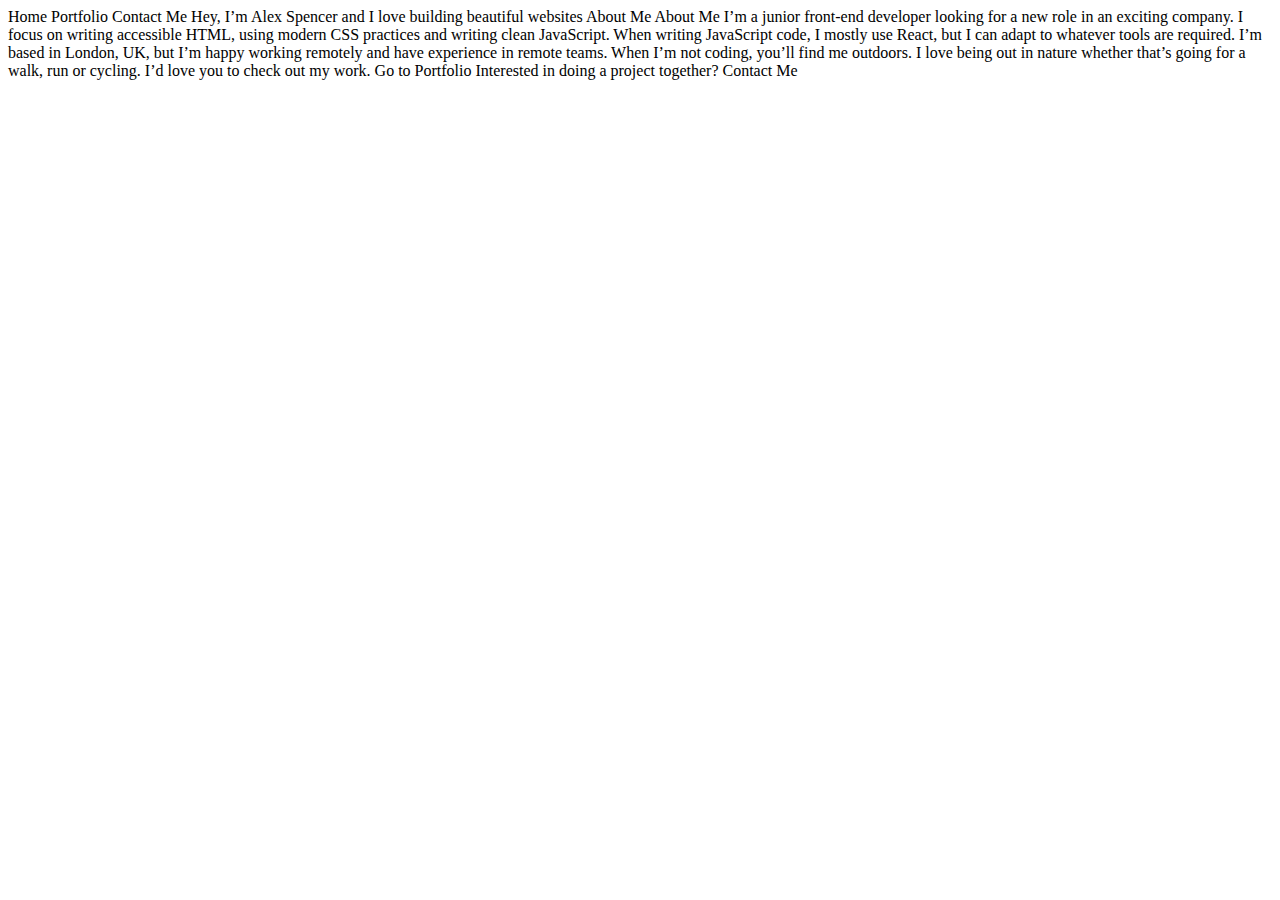
==== index.html @ b3bf6526 "Added starting files and assets." ====
<!DOCTYPE html>
<html lang="en">
<head>
  <meta charset="UTF-8">
  <meta name="viewport" content="width=device-width, initial-scale=1.0">

  <link rel="icon" type="image/png" sizes="32x32" href="./images/favicon-32x32.png">
  
  <title>Frontend Mentor | Minimalist Portfolio</title>
</head>
<body>
  
  Home
  Portfolio
  Contact Me

  Hey, I’m Alex Spencer and I love building beautiful websites

  About Me

  About Me

  I’m a junior front-end developer looking for a new role in an exciting company. 
  I focus on writing accessible HTML, using modern CSS practices and writing clean 
  JavaScript. When writing JavaScript code, I mostly use React, but I can adapt to 
  whatever tools are required. I’m based in London, UK, but I’m happy working remotely 
  and have experience in remote teams. When I’m not coding, you’ll find me outdoors. 
  I love being out in nature whether that’s going for a walk, run or cycling. I’d love 
  you to check out my work.

  Go to Portfolio

  Interested in doing a project together?

  Contact Me

</body>
</html>
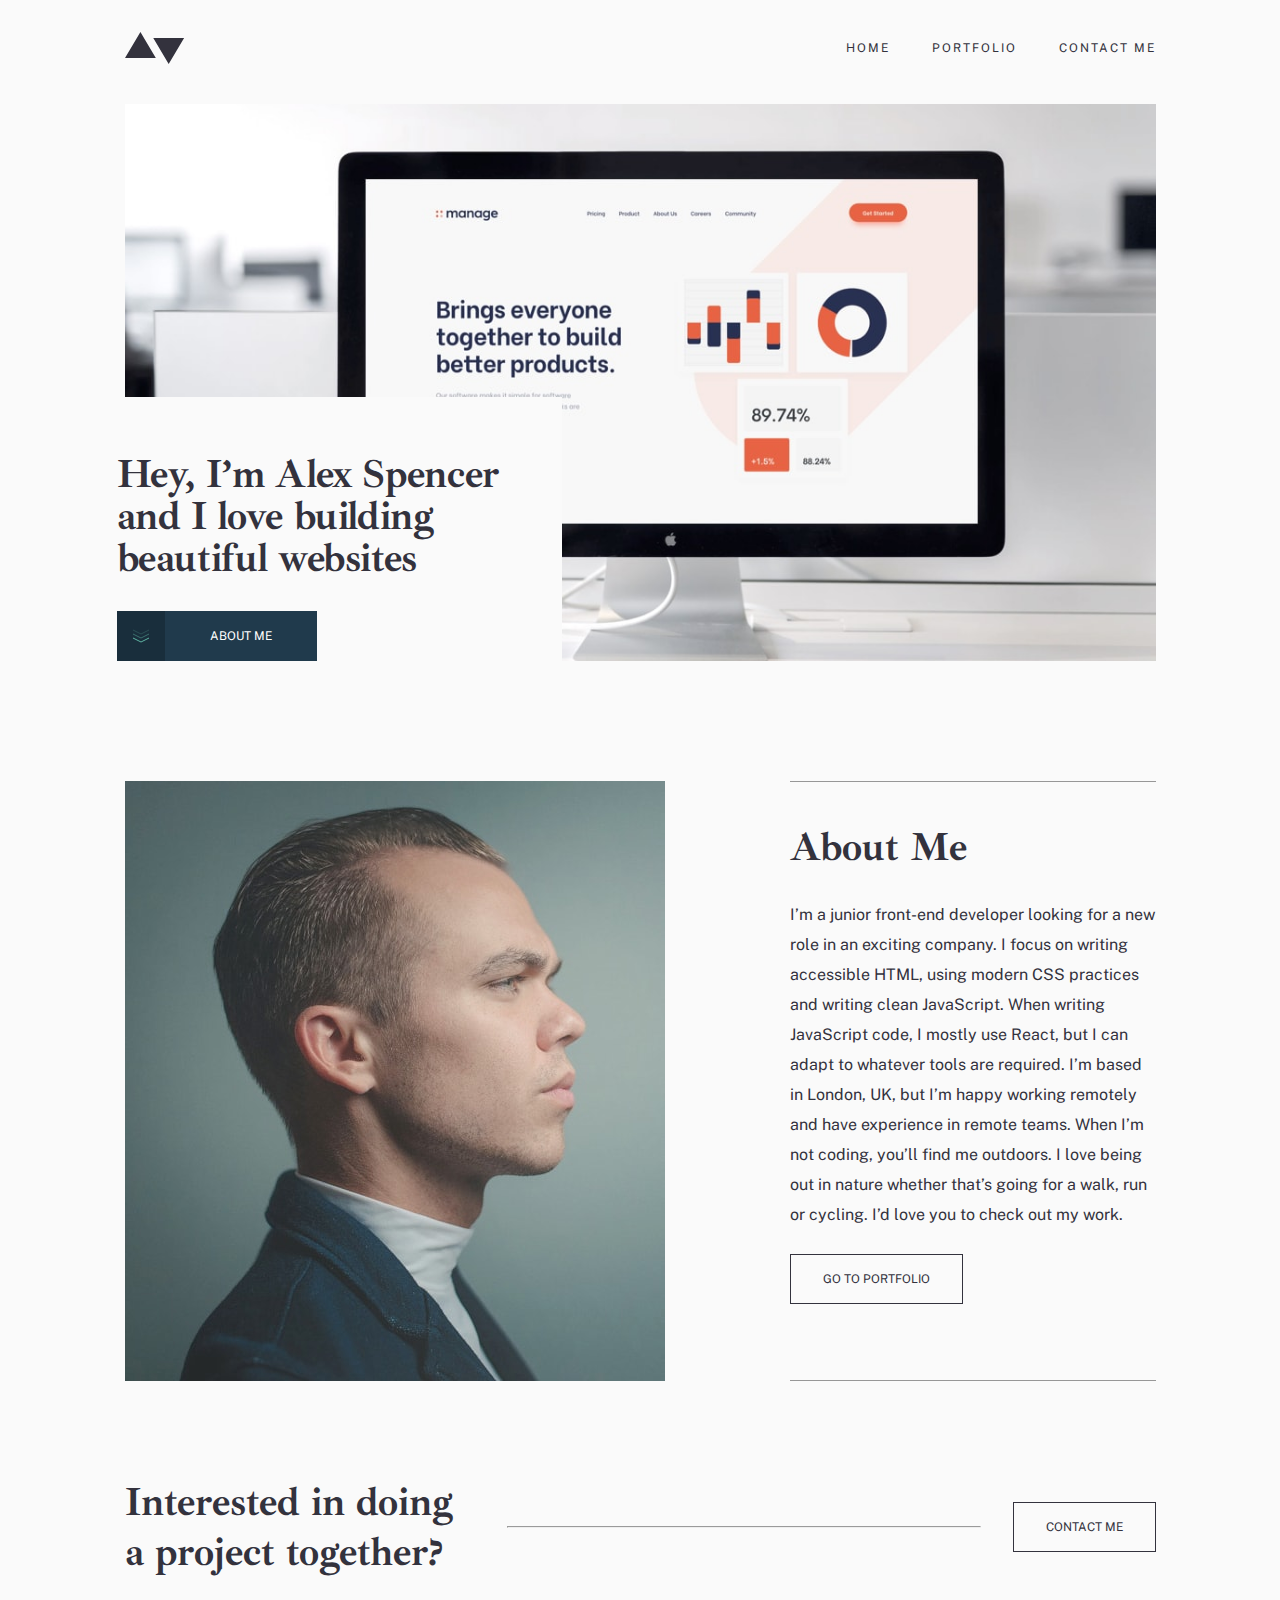
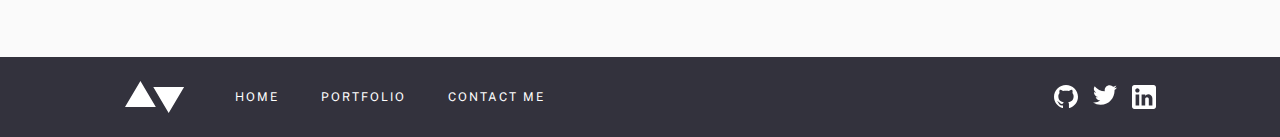
==== commit ab94ef2e: "Finished homepage." ====
--- a/index.html
+++ b/index.html
@@ -1,38 +1,178 @@
 <!DOCTYPE html>
 <html lang="en">
-<head>
-  <meta charset="UTF-8">
-  <meta name="viewport" content="width=device-width, initial-scale=1.0">
+  <head>
+    <meta charset="UTF-8" />
+    <meta name="viewport" content="width=device-width, initial-scale=1.0" />
 
-  <link rel="icon" type="image/png" sizes="32x32" href="./images/favicon-32x32.png">
-  
-  <title>Frontend Mentor | Minimalist Portfolio</title>
-</head>
-<body>
-  
-  Home
-  Portfolio
-  Contact Me
+    <link
+      rel="icon"
+      type="image/png"
+      sizes="32x32"
+      href="./images/favicon-32x32.png"
+    />
 
-  Hey, I’m Alex Spencer and I love building beautiful websites
+    <link rel="preconnect" href="https://fonts.googleapis.com" />
+    <link rel="preconnect" href="https://fonts.gstatic.com" crossorigin />
+    <link
+      href="https://fonts.googleapis.com/css2?family=Ibarra+Real+Nova:wght@400;700&family=Public+Sans&display=swap"
+      rel="stylesheet"
+    />
 
-  About Me
+    <link rel="stylesheet" href="index.css" />
 
-  About Me
+    <title>Minimalist Developer Portfolio</title>
+  </head>
+  <body>
+    <!-- Header -->
+    <header>
+      <div class="container header">
+        <img class="logo-icon" src="images/logo.svg" alt="" />
+        <img class="mobile-nav-icon" src="images/icons/hamburger.svg" alt="" />
+        <nav class="header-nav">
+          <ul class="nav-list fs-200">
+            <li>Home</li>
+            <li>Portfolio</li>
+            <li>Contact Me</li>
+          </ul>
+        </nav>
+      </div>
+    </header>
+    <!-- Header End -->
 
-  I’m a junior front-end developer looking for a new role in an exciting company. 
-  I focus on writing accessible HTML, using modern CSS practices and writing clean 
-  JavaScript. When writing JavaScript code, I mostly use React, but I can adapt to 
-  whatever tools are required. I’m based in London, UK, but I’m happy working remotely 
-  and have experience in remote teams. When I’m not coding, you’ll find me outdoors. 
-  I love being out in nature whether that’s going for a walk, run or cycling. I’d love 
-  you to check out my work.
+    <!-- Main -->
+    <main>
+      <!-- Hero Section -->
+      <section>
+        <div class="container hero">
+          <picture class="hero-image">
+            <source
+              srcset="
+                images/homepage/desktop/image-homepage-hero.jpg    1x,
+                images/homepage/desktop/image-homepage-hero@2x.jpg 2x
+              "
+              media="(min-width: 69.4375em)"
+            />
+            <source
+              srcset="
+                images/homepage/tablet/image-homepage-hero.jpg    1x,
+                images/homepage/tablet/image-homepage-hero@2x.jpg 2x
+              "
+              media="(min-width: 48em)"
+            />
+            <img
+              src="images/homepage/mobile/image-homepage-hero.jpg"
+              srcset="
+                images/homepage/mobile/image-homepage-hero.jpg    1x,
+                images/homepage/mobile/image-homepage-hero@2x.jpg 2x
+              "
+              alt=""
+            />
+          </picture>
 
-  Go to Portfolio
+          <!-- <section> ??? -->
+          <div class="hero-box">
+            <h1 class="hero-title | ff-accent fs-title text-bold">
+              Hey, I’m Alex Spencer and I love building beautiful websites
+            </h1>
+            <a class="btn btn-secondary" href="#">
+              <img class="btn-icon" src="images/icons/down-arrows.svg" alt="" />
+              <span class="btn-text">About Me</span>
+            </a>
+          </div>
+        </div>
+      </section>
+      <!-- Hero Section End -->
 
-  Interested in doing a project together?
+      <!-- About Section -->
+      <section>
+        <div class="container about">
+          <picture class="about-image">
+            <source
+              srcset="
+                images/homepage/desktop/image-homepage-profile.jpg    1x,
+                images/homepage/desktop/image-homepage-profile@2x.jpg 2x
+              "
+              media="(min-width: 69.4375em)"
+            />
+            <source
+              srcset="
+                images/homepage/tablet/image-homepage-profile.jpg    1x,
+                images/homepage/tablet/image-homepage-profile@2x.jpg 2x
+              "
+              media="(min-width: 48em)"
+            />
+            <img
+              src="images/homepage/mobile/image-homepage-profile.jpg"
+              srcset="
+                images/homepage/mobile/image-homepage-profile.jpg    1x,
+                images/homepage/mobile/image-homepage-profile@2x.jpg 2x
+              "
+              alt=""
+            />
+          </picture>
+          <!-- <section> ??? -->
+          <div class="about-details">
+            <h2 class="about-title ff-accent fs-800 text-bold">About Me</h2>
+            <p class="about-text">
+              I’m a junior front-end developer looking for a new role in an
+              exciting company. I focus on writing accessible HTML, using modern
+              CSS practices and writing clean JavaScript. When writing
+              JavaScript code, I mostly use React, but I can adapt to whatever
+              tools are required. I’m based in London, UK, but I’m happy working
+              remotely and have experience in remote teams. When I’m not coding,
+              you’ll find me outdoors. I love being out in nature whether that’s
+              going for a walk, run or cycling. I’d love you to check out my
+              work.
+            </p>
+            <a class="btn btn-primary" href="#">Go to Portfolio</a>
+          </div>
+        </div>
+      </section>
+      <!-- About Section End -->
 
-  Contact Me
+      <!-- Contact Section -->
+      <section>
+        <div class="container contact">
+          <h2 class="contact-title | text-center ff-accent fs-800 text-bold">
+            Interested in doing a project together?
+          </h2>
+          <hr class="contact-line"></hr>
+          <a class="btn btn-primary" href="#">Contact Me</a>
+        </div>
+      </section>
+      <!-- Contact Section End -->
+    </main>
+    <!-- Main End -->
 
-</body>
-</html>+    <!-- Footer -->
+    <footer class="bg-700">
+      <div class="footer container text-white">
+        <img class="logo-icon" src="images/logo-light.svg" alt="" />
+        <nav>
+          <ul class="nav-list footer-nav fs-200">
+            <li>Home</li>
+            <li>Portfolio</li>
+            <li>Contact Me</li>
+          </ul>
+        </nav>
+        <!-- margin-left: auto -->
+        <ul class="social-links text-uppercase">
+          <li class="social-icon">
+            <img src="images/icons/github.svg" alt="" />
+          </li>
+          <li class="social-icon">
+            <img src="images/icons/twitter.svg" alt="" />
+          </li>
+          <li class="social-icon">
+            <img src="images/icons/linkedin.svg" alt="" />
+          </li>
+        </ul>
+      </div>
+    </footer>
+    <!-- Footer End -->
+
+    <script src="index.js"></script>
+  </body>
+</html>
+
+<!-- Add alt attributes and other accessibility requirements. -->
--- a/index.css
+++ b/index.css
@@ -0,0 +1,416 @@
+/* CSS Variables */
+:root {
+  --ff-base: "Public Sans", sans-serif;
+  --ff-accent: "Ibarra Real Nova", serif;
+
+  --fw-regular: 400;
+  --fw-bold: 700;
+
+  --fs-200: 0.75rem; /* 12px */
+  --fs-250: 0.8125rem; /* 13px */
+  --fs-300: 0.9375rem; /* 15px */
+  --fs-400: 1rem; /* 16px */
+  --fs-700: 2rem; /* 32px */
+  --fs-800: 2.5rem; /* 40px */
+  --fs-900: 3.125rem; /* 50px */
+
+  --fs-title: var(--fs-800); /* -> desktop --fs-900 */
+  --fs-label: var(--fs-250); /* -> desktop --fs-400 */
+
+  --clr-primary-400: #5fb4a2;
+  --clr-primary-600: #203a4c;
+  --clr-primary-700: #33323d;
+  --clr-primary-900: #00000033;
+
+  --clr-secondary-100: #ffffff;
+  --clr-secondary-200: #fafafa;
+  --clr-secondary-300: #eaeaeb;
+  --clr-secondary-600: #f43030;
+}
+
+@media (min-width: 90em) {
+  :root {
+    --fs-title: var(--fs-900);
+    --fs-label: var(--fs-400);
+  }
+}
+
+/* CSS Reset */
+*,
+*::before,
+*::after {
+  box-sizing: border-box;
+}
+
+* {
+  margin: 0;
+  padding: 0;
+  font: inherit;
+}
+
+html {
+  /* color-scheme: dark light; */
+}
+
+body {
+  min-height: 100vh;
+}
+
+img,
+picture,
+svg,
+video {
+  display: block;
+  width: 100%;
+}
+
+/* CSS Utility Classes */
+
+.ff-accent {
+  font-family: var(--ff-accent);
+}
+
+.fs-200 {
+  font-size: var(--fs-200);
+}
+
+.fs-250 {
+  font-size: var(--fs-250);
+}
+
+.fs-300 {
+  font-size: var(--fs-300);
+}
+
+.fs-400 {
+  font-size: var(--fs-400);
+}
+
+.fs-700 {
+  font-size: var(--fs-700);
+}
+
+.fs-800 {
+  font-size: var(--fs-800);
+}
+
+.fs-title {
+  font-size: var(--fs-title);
+}
+
+.fs-label {
+  font-size: var(--fs-label);
+}
+
+.text-bold {
+  font-weight: var(--fw-bold);
+}
+
+.text-white {
+  color: var(--clr-secondary-100);
+}
+
+.text-accent {
+  color: var(--clr-primary-400);
+}
+
+.text-uppercase {
+  text-transform: uppercase;
+}
+
+.text-center {
+  text-align: center;
+}
+
+.bg-600 {
+  background-color: var(--clr-primary-600);
+}
+
+.bg-700 {
+  background-color: var(--clr-primary-700);
+}
+
+/* CSS Common Elements */
+
+body {
+  font-family: var(--ff-base);
+  font-weight: var(--fw-regular);
+  color: var(--clr-primary-700);
+  background-color: var(--clr-secondary-200);
+}
+
+.container {
+  max-width: 1111px;
+  margin: 0 auto;
+  padding-inline: 32px;
+}
+
+/* Button */
+
+.btn {
+  text-transform: uppercase;
+  font-size: var(--fs-200);
+  text-decoration: none;
+  color: inherit;
+
+  display: inline-block;
+}
+
+.btn-primary {
+  border: 1px solid var(--clr-primary-700);
+  padding: 17px 32px;
+}
+
+.btn-primary:hover {
+  background-color: var(--clr-primary-700);
+  color: var(--clr-secondary-200);
+}
+
+.btn-secondary {
+  display: flex;
+  align-items: center;
+
+  width: 200px;
+  background-color: var(--clr-primary-600);
+  color: var(--clr-secondary-100);
+}
+
+.btn-secondary:hover {
+  background-color: var(--clr-primary-400);
+  color: var(--clr-secondary-100);
+}
+
+.btn-icon {
+  width: 48px;
+  background: var(--clr-primary-900);
+  padding: 18px 16px;
+}
+
+.btn-text {
+  flex: 1;
+  text-align: center;
+}
+
+/* CSS Styles */
+
+/* Header */
+
+.header {
+  display: flex;
+  justify-content: space-between;
+  align-items: center;
+  padding: 2em;
+}
+
+.header-nav {
+  display: none;
+}
+
+.logo-icon {
+  width: 60px;
+  height: 32px;
+}
+
+.mobile-nav-icon {
+  width: 24px;
+  height: 13px;
+}
+
+/* Hero */
+
+.hero {
+  padding-inline: 2em;
+}
+
+.hero-image {
+  margin: 8px 0px 24px 0px;
+}
+
+.hero-title {
+  margin-bottom: 32px;
+  line-height: 42px;
+  letter-spacing: -0.36px;
+}
+
+/* About */
+
+.about {
+  padding-top: 96px;
+  padding-bottom: 35px;
+}
+
+.about-image {
+  margin-bottom: 32px;
+}
+
+.about-details {
+  padding: 32px 0 39px 0;
+  border-block: 1px solid #979797;
+}
+
+.about-title {
+  margin-bottom: 28px;
+}
+
+.about-text {
+  line-height: 30px;
+  margin-bottom: 24px;
+}
+
+/* Contact */
+
+.contact {
+  padding: 80px 32px 80px 32px;
+  text-align: center;
+}
+
+.contact-title {
+  margin-bottom: 40px;
+}
+
+.contact-line {
+  display: none;
+}
+
+/* Footer */
+
+.footer {
+  text-align: center;
+
+  display: flex;
+  flex-direction: column;
+  align-items: center;
+  gap: 40px;
+
+  padding-block: 56px;
+}
+
+.footer-nav {
+  display: flex;
+  flex-direction: column;
+  gap: 32px;
+}
+
+.social-icon {
+  width: 24px;
+  height: 24px;
+}
+
+.social-links {
+  display: flex;
+  align-items: center;
+  list-style: none;
+  gap: 15px;
+}
+
+/* Navigation */
+
+.nav-list {
+  list-style: none;
+  gap: 42px;
+  text-transform: uppercase;
+  letter-spacing: 2px;
+}
+
+/*  */
+
+@media (min-width: 48em) {
+  .container {
+    padding-inline: 40px;
+  }
+
+  .nav-list {
+    display: flex;
+  }
+
+  .header-nav {
+    display: block;
+  }
+
+  .mobile-nav-icon {
+    display: none;
+  }
+
+  .hero {
+    position: relative;
+  }
+
+  .hero-box {
+    position: absolute;
+    bottom: 0;
+    left: 0;
+
+    background: var(--clr-secondary-200);
+    margin-left: 2em;
+    padding: 56px 56px 0px 0px;
+    max-width: 514px;
+  }
+
+  .about {
+    display: flex;
+    gap: 69px;
+  }
+
+  .about-image {
+    margin-bottom: 0px;
+    min-width: 281px;
+  }
+
+  .about-details {
+    padding: 40px 0px 47px 0px;
+  }
+
+  .hero-image {
+    max-height: 600px;
+    object-fit: cover;
+    overflow: hidden;
+  }
+
+  .contact {
+    padding-top: 61px;
+    display: flex;
+    align-items: center;
+    justify-content: space-between;
+    gap: 32px;
+  }
+
+  .contact-title {
+    text-align: left;
+    width: 350px;
+    margin-bottom: 0px;
+  }
+
+  .contact-line {
+    display: block;
+    flex: 1;
+  }
+
+  .footer {
+    flex-direction: row;
+    align-items: center;
+    padding-block: 24px;
+    gap: 50px;
+  }
+
+  .social-links {
+    margin-left: auto;
+  }
+
+  .footer-nav {
+    flex-direction: row;
+  }
+}
+
+@media (min-width: 69.4375em) {
+  .hero-box {
+    max-width: 445px;
+  }
+
+  .about {
+    gap: 125px;
+  }
+
+  .about-image {
+    min-width: 540px;
+  }
+}
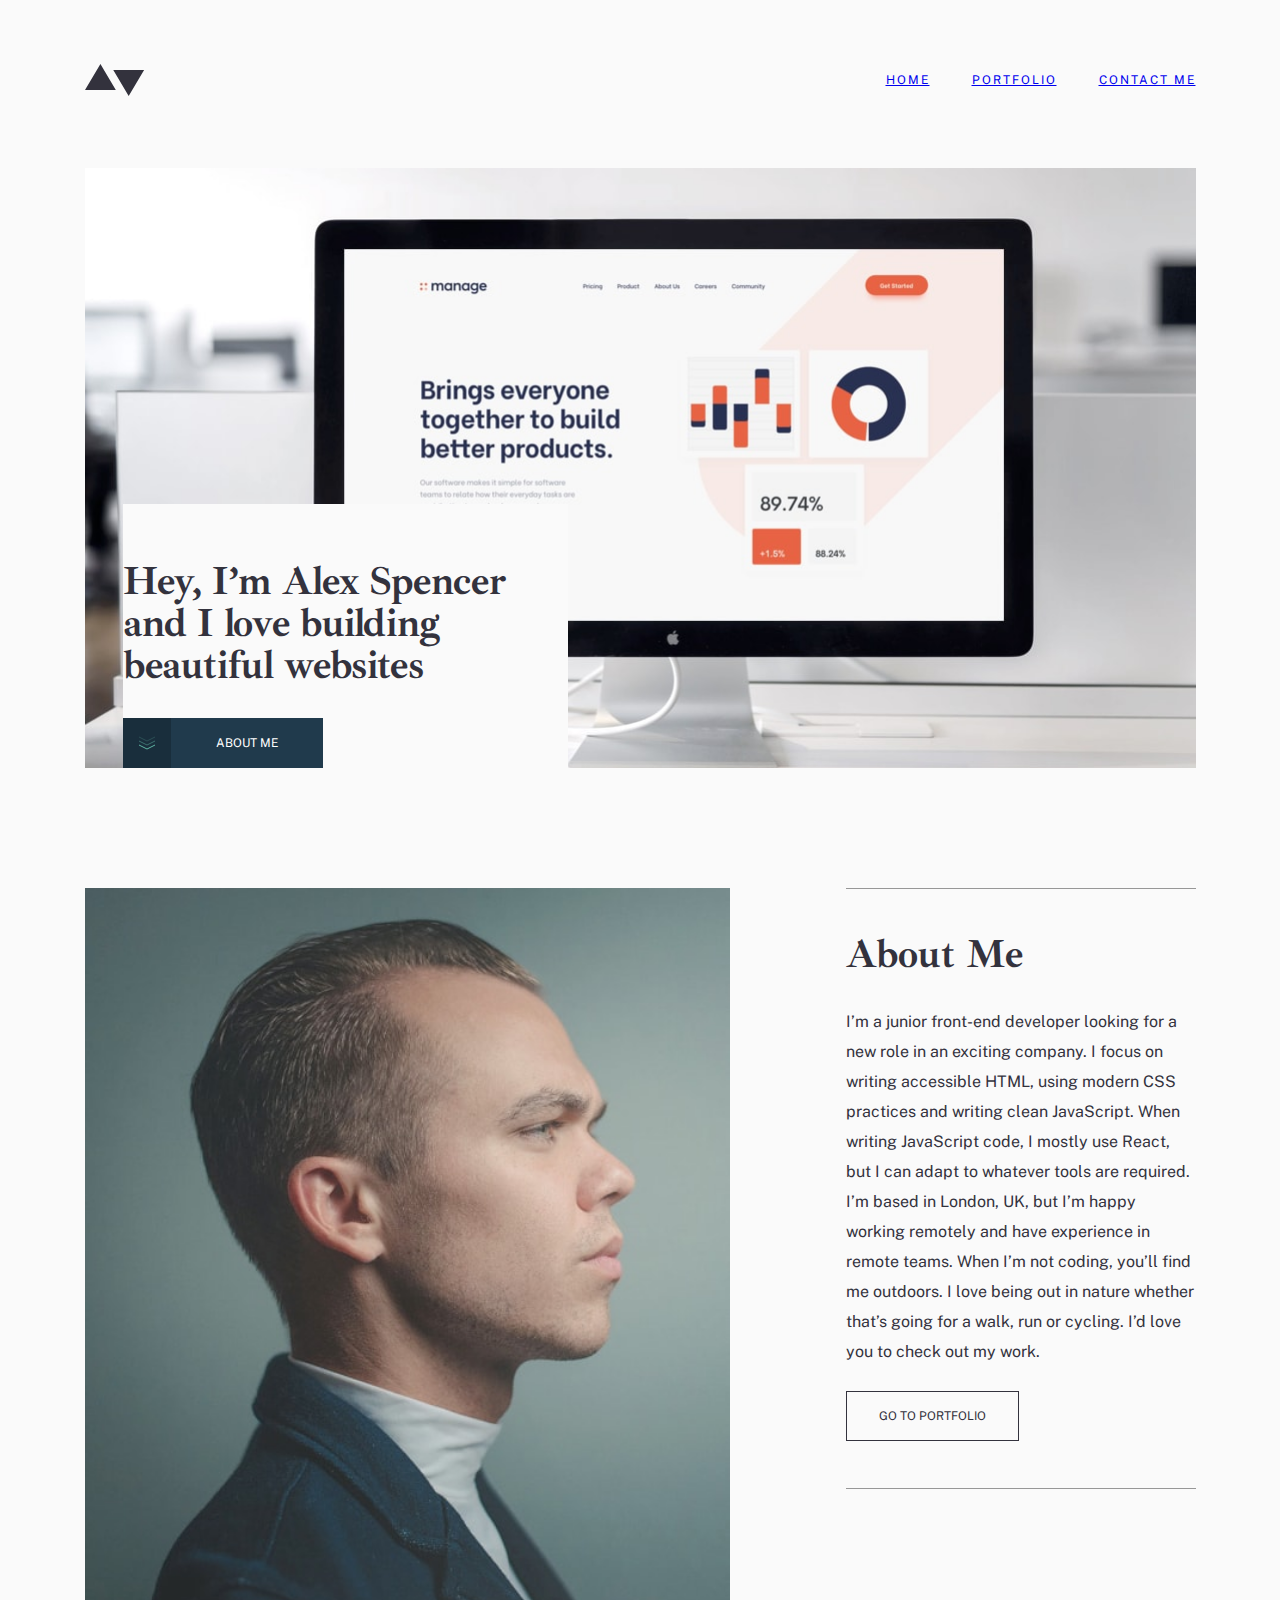
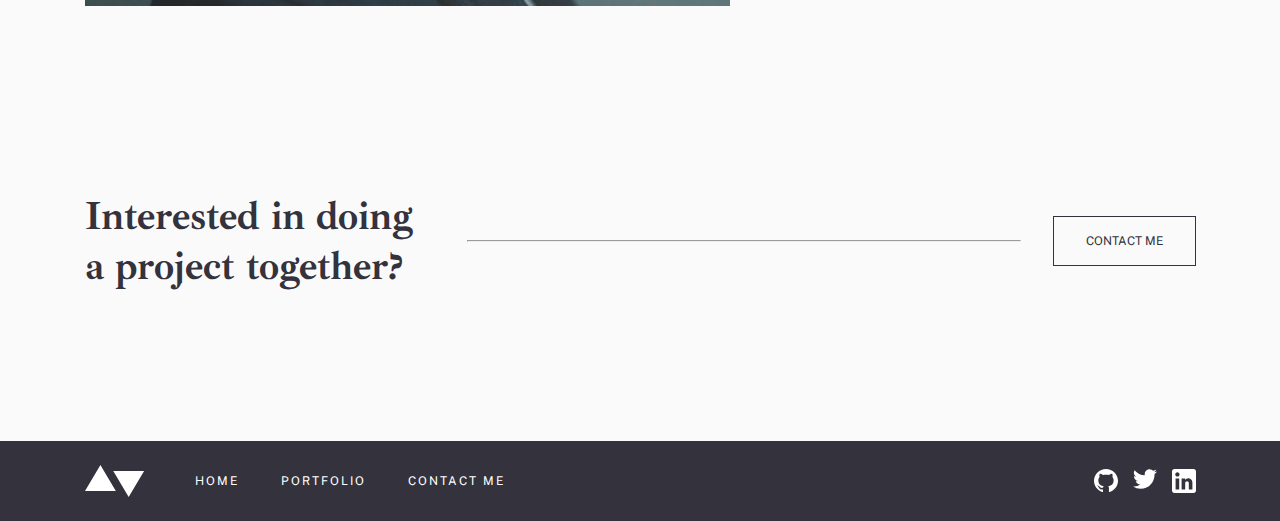
==== commit c497dfc6: "Added HTML and CSS styles for portfolio page." ====
--- a/index.html
+++ b/index.html
@@ -30,9 +30,9 @@
         <img class="mobile-nav-icon" src="images/icons/hamburger.svg" alt="" />
         <nav class="header-nav">
           <ul class="nav-list fs-200">
-            <li>Home</li>
-            <li>Portfolio</li>
-            <li>Contact Me</li>
+            <li><a href="#">Home</a></li>
+            <li><a href="pages/portfolio.html">Portfolio</a></li>
+            <li><a href="pages/contact.html">Contact Me</a></li>
           </ul>
         </nav>
       </div>
@@ -86,30 +86,30 @@
       <!-- About Section -->
       <section>
         <div class="container about">
-          <picture class="about-image">
-            <source
-              srcset="
-                images/homepage/desktop/image-homepage-profile.jpg    1x,
-                images/homepage/desktop/image-homepage-profile@2x.jpg 2x
-              "
-              media="(min-width: 69.4375em)"
-            />
-            <source
-              srcset="
-                images/homepage/tablet/image-homepage-profile.jpg    1x,
-                images/homepage/tablet/image-homepage-profile@2x.jpg 2x
-              "
-              media="(min-width: 48em)"
-            />
-            <img
-              src="images/homepage/mobile/image-homepage-profile.jpg"
-              srcset="
-                images/homepage/mobile/image-homepage-profile.jpg    1x,
-                images/homepage/mobile/image-homepage-profile@2x.jpg 2x
-              "
-              alt=""
-            />
-          </picture>
+            <picture class="">
+              <source
+                srcset="
+                  images/homepage/desktop/image-homepage-profile.jpg    1x,
+                  images/homepage/desktop/image-homepage-profile@2x.jpg 2x
+                "
+                media="(min-width: 69.4375em)"
+              />
+              <source
+                srcset="
+                  images/homepage/tablet/image-homepage-profile.jpg    1x,
+                  images/homepage/tablet/image-homepage-profile@2x.jpg 2x
+                "
+                media="(min-width: 48em)"
+              />
+              <img
+                src="images/homepage/mobile/image-homepage-profile.jpg"
+                srcset="
+                  images/homepage/mobile/image-homepage-profile.jpg    1x,
+                  images/homepage/mobile/image-homepage-profile@2x.jpg 2x
+                "
+                alt=""
+              />
+            </picture>
           <!-- <section> ??? -->
           <div class="about-details">
             <h2 class="about-title ff-accent fs-800 text-bold">About Me</h2>
--- a/index.css
+++ b/index.css
@@ -32,6 +32,7 @@
   :root {
     --fs-title: var(--fs-900);
     --fs-label: var(--fs-400);
+    --fs-300: var(--fs-400);
   }
 }
 
@@ -237,9 +238,12 @@
 .about {
   padding-top: 96px;
   padding-bottom: 35px;
+
+  gap: clamp(69px, 9vw, 125px);
 }
 
 .about-image {
+  height: 100%;
   margin-bottom: 32px;
 }
 
@@ -312,6 +316,15 @@
   letter-spacing: 2px;
 }
 
+.nav-link {
+  text-decoration: none;
+  color: inherit;
+}
+
+.link-active {
+  color: var(--clr-primary-400);
+}
+
 /*  */
 
 @media (min-width: 48em) {
@@ -341,14 +354,14 @@
     left: 0;
 
     background: var(--clr-secondary-200);
-    margin-left: 2em;
+    margin-left: 2.4em;
     padding: 56px 56px 0px 0px;
     max-width: 514px;
   }
 
   .about {
     display: flex;
-    gap: 69px;
+    align-items: start;
   }
 
   .about-image {
@@ -358,6 +371,7 @@
 
   .about-details {
     padding: 40px 0px 47px 0px;
+    max-width: 35ch;
   }
 
   .hero-image {
@@ -401,16 +415,129 @@
   }
 }
 
-@media (min-width: 69.4375em) {
+@media (min-width: 55em) {
   .hero-box {
     max-width: 445px;
   }
 
   .about {
+  }
+
+  /* .about-image {
+    min-width: 400px;
+  } */
+}
+
+/* -------------- */
+/* Portfolio Page */
+/* -------------- */
+
+.portfolio-projects {
+  display: flex;
+  flex-direction: column;
+  gap: 72px;
+  margin-top: 8px;
+}
+
+.preview-card {
+  display: flex;
+  flex-direction: column;
+  gap: 32px;
+}
+
+.card-details {
+  padding-block: 24px;
+  display: flex;
+  flex-direction: column;
+  align-items: start;
+  gap: 24px;
+
+  border-top: 1px solid #979797;
+  border-bottom: 1px solid #979797;
+}
+
+.card-title {
+  font-size: var(--fs-800);
+  font-weight: var(--fw-bold);
+  line-height: 42px;
+  letter-spacing: -0.36px;
+  font-family: var(--ff-accent);
+}
+
+.card-description {
+  font-size: var(--fs-300);
+  line-height: 30px;
+}
+
+@media (min-width: 48em) {
+  .preview-card {
+    flex-direction: row;
+    gap: 69px;
+    align-items: center;
+  }
+
+  .card-image {
+    min-width: 339px;
+  }
+
+  .header {
+    padding-block: 64px;
+  }
+
+  .portfolio-projects {
+    margin-top: 30px;
+    gap: 80px;
+  }
+
+  .contact {
+    padding-block: 96px;
+  }
+
+  .preview-card:nth-child(2n) {
+    flex-direction: row-reverse;
+    align-self: end;
+  }
+
+  .card-details {
+    padding-block: 32px 50px;
+    gap: 29px;
+  }
+
+  .card-description {
+    margin-bottom: 6px;
+  }
+}
+
+@media (min-width: 69.4375em) {
+  .preview-card {
+    max-width: 1015px;
     gap: 125px;
   }
 
-  .about-image {
+  .contact {
+    padding-block: 150px;
+  }
+
+  .card-image {
     min-width: 540px;
   }
-}
+
+  .card-details {
+    padding-block: 103px;
+    gap: 24px;
+  }
+
+  .card-description {
+    margin-bottom: 0px;
+  }
+
+  .card-title {
+    margin-bottom: 4px;
+  }
+}
+
+@media (min-width: 74.4375em) {
+  .container {
+    padding-inline: 0;
+  }
+}
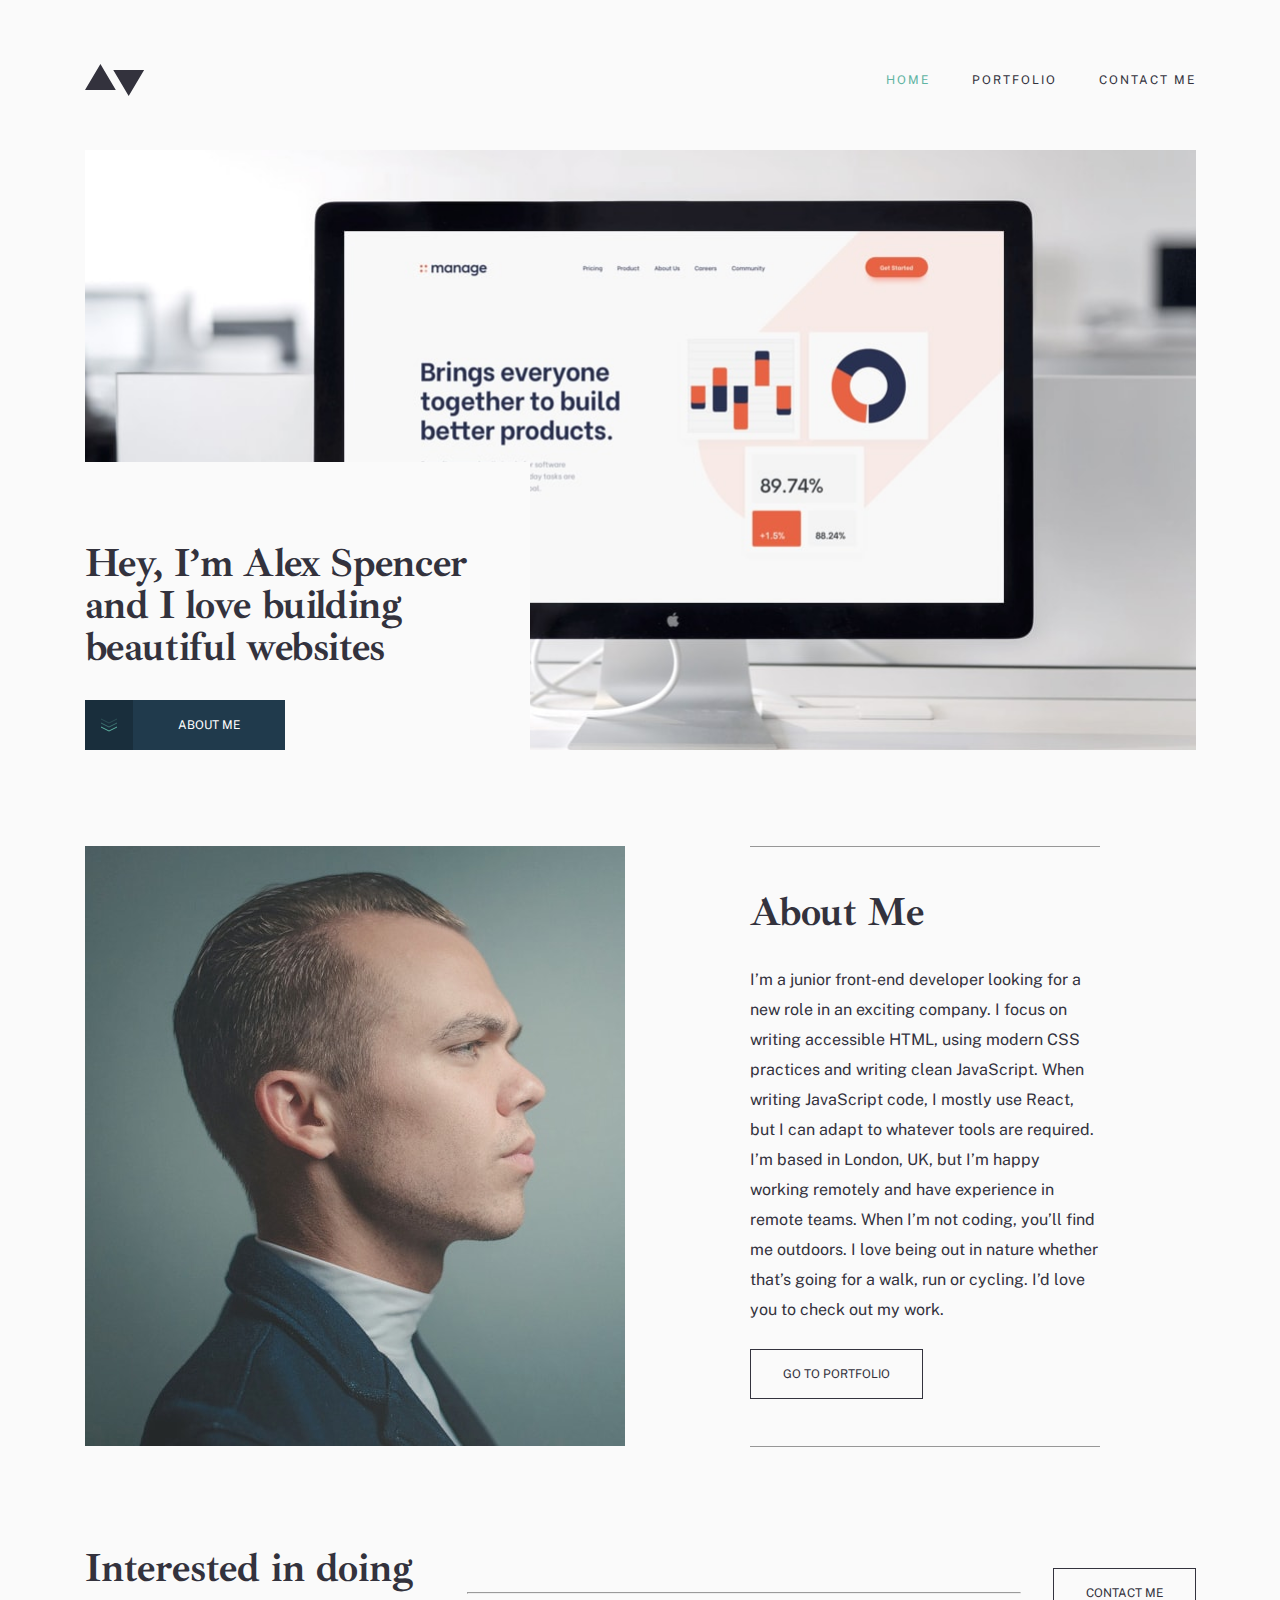
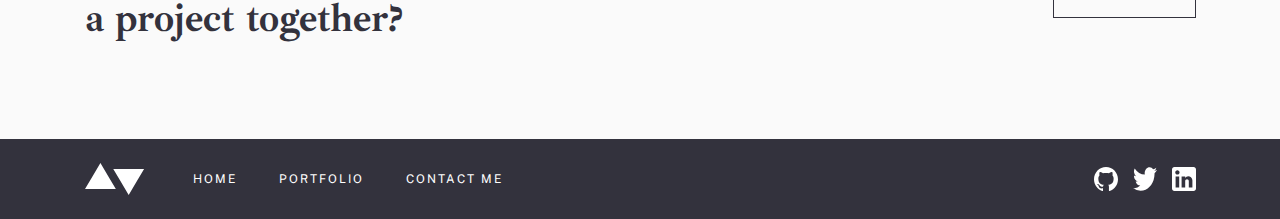
==== commit 237e395f: "Added mobile nav toggle and started contact.html" ====
--- a/index.html
+++ b/index.html
@@ -27,12 +27,14 @@
     <header>
       <div class="container header">
         <img class="logo-icon" src="images/logo.svg" alt="" />
-        <img class="mobile-nav-icon" src="images/icons/hamburger.svg" alt="" />
-        <nav class="header-nav">
-          <ul class="nav-list fs-200">
-            <li><a href="#">Home</a></li>
-            <li><a href="pages/portfolio.html">Portfolio</a></li>
-            <li><a href="pages/contact.html">Contact Me</a></li>
+        <button class="toggle-nav-btn">
+          <img class="mobile-nav-icon" src="images/icons/hamburger.svg" alt="" />
+        </button>
+        <nav class="header-nav hidden">
+          <ul class="nav-list">
+            <li><a href="#" class="nav-link link-active">Home</a></li>
+            <li><a href="pages/portfolio.html" class="nav-link">Portfolio</a></li>
+            <li><a href="pages/contact.html" class="nav-link">Contact Me</a></li>
           </ul>
         </nav>
       </div>
@@ -44,34 +46,33 @@
       <!-- Hero Section -->
       <section>
         <div class="container hero">
-          <picture class="hero-image">
-            <source
-              srcset="
-                images/homepage/desktop/image-homepage-hero.jpg    1x,
-                images/homepage/desktop/image-homepage-hero@2x.jpg 2x
-              "
-              media="(min-width: 69.4375em)"
-            />
-            <source
-              srcset="
-                images/homepage/tablet/image-homepage-hero.jpg    1x,
-                images/homepage/tablet/image-homepage-hero@2x.jpg 2x
-              "
-              media="(min-width: 48em)"
-            />
-            <img
-              src="images/homepage/mobile/image-homepage-hero.jpg"
-              srcset="
-                images/homepage/mobile/image-homepage-hero.jpg    1x,
-                images/homepage/mobile/image-homepage-hero@2x.jpg 2x
-              "
-              alt=""
-            />
-          </picture>
+            <picture class="hero-image">
+              <source
+                srcset="
+                  images/homepage/desktop/image-homepage-hero.jpg    1x,
+                  images/homepage/desktop/image-homepage-hero@2x.jpg 2x
+                "
+                media="(min-width: 69.4375em)"
+              />
+              <source
+                srcset="
+                  images/homepage/tablet/image-homepage-hero.jpg    1x,
+                  images/homepage/tablet/image-homepage-hero@2x.jpg 2x
+                "
+                media="(min-width: 48em)"
+              />
+              <img
+                src="images/homepage/mobile/image-homepage-hero.jpg"
+                srcset="
+                  images/homepage/mobile/image-homepage-hero.jpg    1x,
+                  images/homepage/mobile/image-homepage-hero@2x.jpg 2x
+                "
+                alt=""
+              />
+            </picture>
 
-          <!-- <section> ??? -->
           <div class="hero-box">
-            <h1 class="hero-title | ff-accent fs-title text-bold">
+            <h1 class="hero-title">
               Hey, I’m Alex Spencer and I love building beautiful websites
             </h1>
             <a class="btn btn-secondary" href="#">
@@ -86,7 +87,7 @@
       <!-- About Section -->
       <section>
         <div class="container about">
-            <picture class="">
+            <picture class="about-image">
               <source
                 srcset="
                   images/homepage/desktop/image-homepage-profile.jpg    1x,
@@ -112,7 +113,7 @@
             </picture>
           <!-- <section> ??? -->
           <div class="about-details">
-            <h2 class="about-title ff-accent fs-800 text-bold">About Me</h2>
+            <h2 class="about-title">About Me</h2>
             <p class="about-text">
               I’m a junior front-end developer looking for a new role in an
               exciting company. I focus on writing accessible HTML, using modern
@@ -124,7 +125,7 @@
               going for a walk, run or cycling. I’d love you to check out my
               work.
             </p>
-            <a class="btn btn-primary" href="#">Go to Portfolio</a>
+            <a class="btn btn-primary" href="pages/portfolio.html">Go to Portfolio</a>
           </div>
         </div>
       </section>
@@ -133,7 +134,7 @@
       <!-- Contact Section -->
       <section>
         <div class="container contact">
-          <h2 class="contact-title | text-center ff-accent fs-800 text-bold">
+          <h2 class="contact-title">
             Interested in doing a project together?
           </h2>
           <hr class="contact-line"></hr>
@@ -145,26 +146,25 @@
     <!-- Main End -->
 
     <!-- Footer -->
-    <footer class="bg-700">
-      <div class="footer container text-white">
+    <footer class="footer">
+      <div class="footer-wrapper container">
         <img class="logo-icon" src="images/logo-light.svg" alt="" />
         <nav>
-          <ul class="nav-list footer-nav fs-200">
+          <ul class="nav-list footer-nav">
             <li>Home</li>
             <li>Portfolio</li>
             <li>Contact Me</li>
           </ul>
         </nav>
-        <!-- margin-left: auto -->
-        <ul class="social-links text-uppercase">
-          <li class="social-icon">
-            <img src="images/icons/github.svg" alt="" />
+        <ul class="social-links">
+          <li>
+            <img class="social-icon" src="images/icons/github.svg" alt="" />
           </li>
-          <li class="social-icon">
-            <img src="images/icons/twitter.svg" alt="" />
+          <li>
+            <img class="social-icon" src="images/icons/twitter.svg" alt="" />
           </li>
-          <li class="social-icon">
-            <img src="images/icons/linkedin.svg" alt="" />
+          <li>
+            <img class="social-icon" src="images/icons/linkedin.svg" alt="" />
           </li>
         </ul>
       </div>
--- a/index.css
+++ b/index.css
@@ -50,7 +50,7 @@
 }
 
 html {
-  /* color-scheme: dark light; */
+  color-scheme: dark light;
 }
 
 body {
@@ -65,72 +65,6 @@
   width: 100%;
 }
 
-/* CSS Utility Classes */
-
-.ff-accent {
-  font-family: var(--ff-accent);
-}
-
-.fs-200 {
-  font-size: var(--fs-200);
-}
-
-.fs-250 {
-  font-size: var(--fs-250);
-}
-
-.fs-300 {
-  font-size: var(--fs-300);
-}
-
-.fs-400 {
-  font-size: var(--fs-400);
-}
-
-.fs-700 {
-  font-size: var(--fs-700);
-}
-
-.fs-800 {
-  font-size: var(--fs-800);
-}
-
-.fs-title {
-  font-size: var(--fs-title);
-}
-
-.fs-label {
-  font-size: var(--fs-label);
-}
-
-.text-bold {
-  font-weight: var(--fw-bold);
-}
-
-.text-white {
-  color: var(--clr-secondary-100);
-}
-
-.text-accent {
-  color: var(--clr-primary-400);
-}
-
-.text-uppercase {
-  text-transform: uppercase;
-}
-
-.text-center {
-  text-align: center;
-}
-
-.bg-600 {
-  background-color: var(--clr-primary-600);
-}
-
-.bg-700 {
-  background-color: var(--clr-primary-700);
-}
-
 /* CSS Common Elements */
 
 body {
@@ -140,10 +74,30 @@
   background-color: var(--clr-secondary-200);
 }
 
+/* Container */
+
 .container {
   max-width: 1111px;
   margin: 0 auto;
   padding-inline: 32px;
+}
+
+@media (min-width: 48em) {
+  .container {
+    padding-inline: 40px;
+  }
+}
+
+@media (min-width: 74.4375em) {
+  .container {
+    padding-inline: 0px;
+  }
+}
+
+/* Utilities */
+
+.hidden {
+  display: none;
 }
 
 /* Button */
@@ -200,11 +154,14 @@
   display: flex;
   justify-content: space-between;
   align-items: center;
-  padding: 2em;
-}
-
-.header-nav {
-  display: none;
+
+  padding-block: 32px 40px;
+  position: relative;
+
+  /* position: fixed;
+  background: red;
+  width: 100%;
+  z-index: 100; */
 }
 
 .logo-icon {
@@ -212,142 +169,112 @@
   height: 32px;
 }
 
+@media (min-width: 48em) {
+  .header {
+    padding-block: 64px 47px;
+  }
+}
+
+@media (min-width: 69.4375em) {
+  .header {
+    padding-block: 64px 54px;
+  }
+}
+
+/* Navigation */
+
+.header-nav {
+  background: var(--clr-primary-700);
+  color: var(--clr-secondary-100);
+
+  position: absolute;
+  top: 80px;
+  right: 32px;
+  z-index: 100;
+}
+
 .mobile-nav-icon {
   width: 24px;
   height: 13px;
 }
 
-/* Hero */
-
-.hero {
-  padding-inline: 2em;
-}
-
-.hero-image {
-  margin: 8px 0px 24px 0px;
-}
-
-.hero-title {
-  margin-bottom: 32px;
-  line-height: 42px;
-  letter-spacing: -0.36px;
-}
-
-/* About */
-
-.about {
-  padding-top: 96px;
-  padding-bottom: 35px;
-
-  gap: clamp(69px, 9vw, 125px);
-}
-
-.about-image {
-  height: 100%;
-  margin-bottom: 32px;
-}
-
-.about-details {
-  padding: 32px 0 39px 0;
-  border-block: 1px solid #979797;
-}
-
-.about-title {
-  margin-bottom: 28px;
-}
-
-.about-text {
-  line-height: 30px;
-  margin-bottom: 24px;
-}
-
-/* Contact */
-
-.contact {
-  padding: 80px 32px 80px 32px;
-  text-align: center;
-}
-
-.contact-title {
-  margin-bottom: 40px;
-}
-
-.contact-line {
-  display: none;
-}
-
-/* Footer */
-
-.footer {
-  text-align: center;
-
-  display: flex;
-  flex-direction: column;
-  align-items: center;
-  gap: 40px;
-
-  padding-block: 56px;
-}
-
-.footer-nav {
-  display: flex;
-  flex-direction: column;
-  gap: 32px;
-}
-
-.social-icon {
-  width: 24px;
-  height: 24px;
-}
-
-.social-links {
-  display: flex;
-  align-items: center;
+.nav-list {
+  font-size: var(--fs-200);
   list-style: none;
-  gap: 15px;
-}
-
-/* Navigation */
-
-.nav-list {
-  list-style: none;
-  gap: 42px;
   text-transform: uppercase;
   letter-spacing: 2px;
+  display: flex;
+  flex-direction: column;
+  align-items: center;
+  gap: 32px;
+  padding: 40px 64px;
 }
 
 .nav-link {
   text-decoration: none;
   color: inherit;
+
+  transition: all 0.3s ease;
+}
+
+.nav-link:hover {
+  color: var(--clr-primary-400);
 }
 
 .link-active {
   color: var(--clr-primary-400);
 }
 
-/*  */
-
-@media (min-width: 48em) {
-  .container {
-    padding-inline: 40px;
-  }
-
-  .nav-list {
-    display: flex;
-  }
-
+.toggle-nav-btn {
+  background: none;
+  border: none;
+  cursor: pointer;
+}
+
+@media (min-width: 48em) {
   .header-nav {
     display: block;
+    background: unset;
+    color: unset;
+
+    position: relative;
+    top: 0;
+    right: 0;
   }
 
   .mobile-nav-icon {
     display: none;
   }
 
-  .hero {
-    position: relative;
-  }
-
+  .nav-list {
+    flex-direction: row;
+    gap: 42px;
+    padding: 0px;
+  }
+}
+
+/* Hero */
+
+.hero {
+  position: relative;
+}
+
+.hero-image {
+  max-height: 600px;
+  overflow: hidden;
+}
+
+.hero-title {
+  font-family: var(--ff-accent);
+  font-weight: var(--fw-bold);
+  font-size: var(--fs-title);
+  line-height: 42px;
+  letter-spacing: -0.36px;
+
+  padding-block: 24px 32px;
+}
+
+@media (min-width: 48em) {
   .hero-box {
     position: absolute;
     bottom: 0;
@@ -358,74 +285,167 @@
     padding: 56px 56px 0px 0px;
     max-width: 514px;
   }
-
+}
+
+@media (min-width: 69.4375em) {
+  .hero-box {
+    max-width: 445px;
+  }
+}
+
+@media (min-width: 74.4375em) {
+  .hero-box {
+    margin-left: 0em;
+  }
+}
+
+/* About */
+
+.about {
+  padding-block: 96px 35px;
+
+  display: flex;
+  flex-direction: column;
+  gap: 32px;
+}
+
+.about-details {
+  padding-block: 32px 51px;
+  border-block: 1px solid #979797;
+}
+
+.about-title {
+  margin-bottom: 28px;
+  letter-spacing: -0.36px;
+  font-family: var(--ff-accent);
+  font-size: var(--fs-800);
+  font-weight: var(--fw-bold);
+}
+
+.about-text {
+  margin-bottom: 24px;
+  line-height: 30px;
+}
+
+@media (min-width: 48em) {
   .about {
-    display: flex;
-    align-items: start;
+    flex-direction: row;
+    padding-bottom: 0px;
+    gap: 69px;
   }
 
   .about-image {
-    margin-bottom: 0px;
-    min-width: 281px;
+    width: 281px;
   }
 
   .about-details {
-    padding: 40px 0px 47px 0px;
+    padding-block: 40px 47px;
     max-width: 35ch;
   }
-
-  .hero-image {
-    max-height: 600px;
-    object-fit: cover;
-    overflow: hidden;
-  }
-
+}
+
+@media (min-width: 69.4375em) {
+  .about {
+    gap: 125px;
+  }
+
+  .about-image {
+    width: 540px;
+  }
+}
+
+/* Contact */
+
+.contact {
+  padding-block: 80px;
+  text-align: center;
+
+  display: flex;
+  flex-direction: column;
+  align-items: center;
+  gap: 40px;
+}
+
+.contact-title {
+  font-family: var(--ff-accent);
+  font-size: var(--fs-800);
+  font-weight: var(--fw-bold);
+}
+
+.contact-line {
+  display: none;
+  flex: 1;
+}
+
+@media (min-width: 48em) {
   .contact {
-    padding-top: 61px;
-    display: flex;
-    align-items: center;
-    justify-content: space-between;
+    padding-block: 96px;
+    flex-direction: row;
     gap: 32px;
   }
 
   .contact-title {
     text-align: left;
-    width: 350px;
-    margin-bottom: 0px;
+    max-width: 350px;
   }
 
   .contact-line {
     display: block;
-    flex: 1;
-  }
-
-  .footer {
+  }
+}
+
+/* Footer */
+
+.footer {
+  background: var(--clr-primary-700);
+  color: var(--clr-secondary-100);
+}
+
+.footer-wrapper {
+  text-align: center;
+
+  display: flex;
+  flex-direction: column;
+  align-items: center;
+  gap: 40px;
+
+  padding-block: 56px;
+}
+
+.footer-nav {
+  flex-direction: column;
+  gap: 32px;
+}
+
+.social-icon {
+  width: 24px;
+  height: 24px;
+}
+
+.social-links {
+  display: flex;
+  align-items: center;
+  list-style: none;
+  gap: 15px;
+
+  letter-spacing: 2px;
+}
+
+@media (min-width: 48em) {
+  .footer-wrapper {
     flex-direction: row;
-    align-items: center;
     padding-block: 24px;
-    gap: 50px;
+    gap: 48px;
+  }
+
+  .footer-nav {
+    flex-direction: row;
+    gap: 42px;
   }
 
   .social-links {
     margin-left: auto;
   }
-
-  .footer-nav {
-    flex-direction: row;
-  }
-}
-
-@media (min-width: 55em) {
-  .hero-box {
-    max-width: 445px;
-  }
-
-  .about {
-  }
-
-  /* .about-image {
-    min-width: 400px;
-  } */
 }
 
 /* -------------- */
@@ -436,8 +456,22 @@
   display: flex;
   flex-direction: column;
   gap: 72px;
-  margin-top: 8px;
-}
+}
+
+@media (min-width: 48em) {
+  .portfolio-projects {
+    margin-top: 47px;
+    gap: 80px;
+  }
+}
+
+@media (min-width: 69.4375em) {
+  .portfolio-projects {
+    margin-top: 40px;
+  }
+}
+
+/* Preview Card */
 
 .preview-card {
   display: flex;
@@ -452,8 +486,7 @@
   align-items: start;
   gap: 24px;
 
-  border-top: 1px solid #979797;
-  border-bottom: 1px solid #979797;
+  border-block: 1px solid #979797;
 }
 
 .card-title {
@@ -476,23 +509,6 @@
     align-items: center;
   }
 
-  .card-image {
-    min-width: 339px;
-  }
-
-  .header {
-    padding-block: 64px;
-  }
-
-  .portfolio-projects {
-    margin-top: 30px;
-    gap: 80px;
-  }
-
-  .contact {
-    padding-block: 96px;
-  }
-
   .preview-card:nth-child(2n) {
     flex-direction: row-reverse;
     align-self: end;
@@ -501,10 +517,16 @@
   .card-details {
     padding-block: 32px 50px;
     gap: 29px;
+
+    flex: 1 1 281px;
   }
 
   .card-description {
-    margin-bottom: 6px;
+    margin-bottom: 5px;
+  }
+
+  .card-image {
+    flex: 1 1 339px;
   }
 }
 
@@ -512,10 +534,7 @@
   .preview-card {
     max-width: 1015px;
     gap: 125px;
-  }
-
-  .contact {
-    padding-block: 150px;
+    align-items: stretch;
   }
 
   .card-image {
@@ -523,7 +542,7 @@
   }
 
   .card-details {
-    padding-block: 103px;
+    justify-content: center;
     gap: 24px;
   }
 
@@ -536,8 +555,10 @@
   }
 }
 
-@media (min-width: 74.4375em) {
-  .container {
-    padding-inline: 0;
-  }
-}
+/* only on other sites */
+
+@media (min-width: 69.4375em) {
+  .portfolio .contact {
+    padding-block: 150px;
+  }
+}
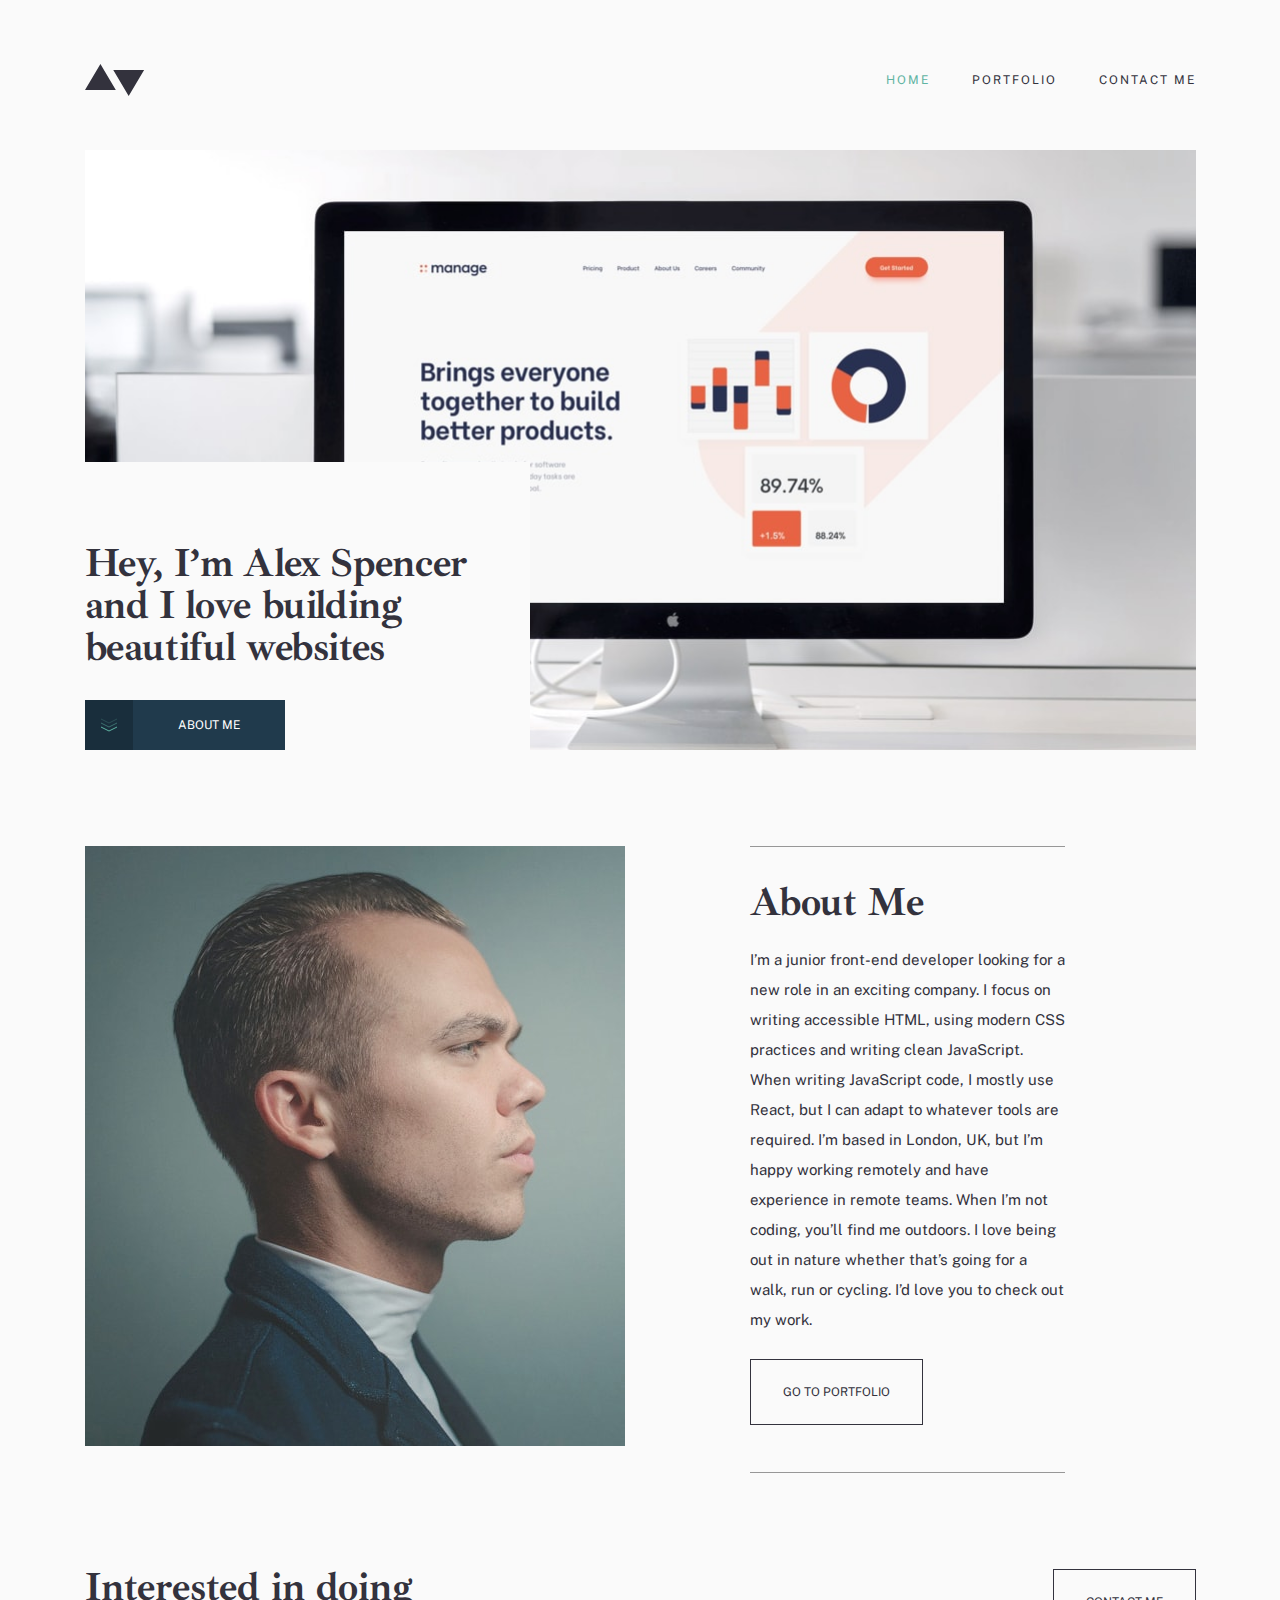
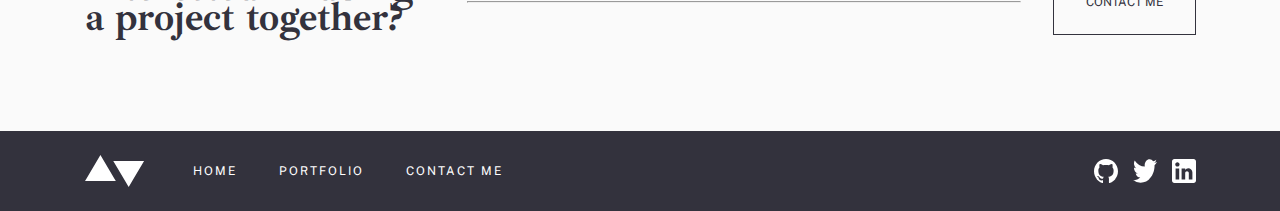
==== commit 5de2d904: "Refactored code and folder structure." ====
--- a/index.html
+++ b/index.html
@@ -8,7 +8,7 @@
       rel="icon"
       type="image/png"
       sizes="32x32"
-      href="./images/favicon-32x32.png"
+      href="images/favicon-32x32.png"
     />
 
     <link rel="preconnect" href="https://fonts.googleapis.com" />
@@ -18,7 +18,7 @@
       rel="stylesheet"
     />
 
-    <link rel="stylesheet" href="index.css" />
+    <link rel="stylesheet" href="styles/index.css" />
 
     <title>Minimalist Developer Portfolio</title>
   </head>
@@ -138,7 +138,7 @@
             Interested in doing a project together?
           </h2>
           <hr class="contact-line"></hr>
-          <a class="btn btn-primary" href="#">Contact Me</a>
+          <a class="btn btn-primary" href="pages/contact.html">Contact Me</a>
         </div>
       </section>
       <!-- Contact Section End -->
@@ -171,7 +171,7 @@
     </footer>
     <!-- Footer End -->
 
-    <script src="index.js"></script>
+    <script src="scripts/index.js"></script>
   </body>
 </html>
 
--- a/styles/index.css
+++ b/styles/index.css
@@ -0,0 +1,18 @@
+@import url("utilities/reset.css");
+@import url("utilities/variables.css");
+@import url("utilities/typography.css");
+@import url("utilities/helpers.css");
+
+@import url("common/button.css");
+@import url("common/contact.css");
+@import url("common/container.css");
+@import url("common/footer.css");
+@import url("common/header.css");
+@import url("common/preview-card.css");
+
+@import url("pages/home/about.css");
+@import url("pages/home/hero.css");
+
+@import url("pages/portfolio/projects.css");
+
+@import url("pages/contact/contact-form.css");
